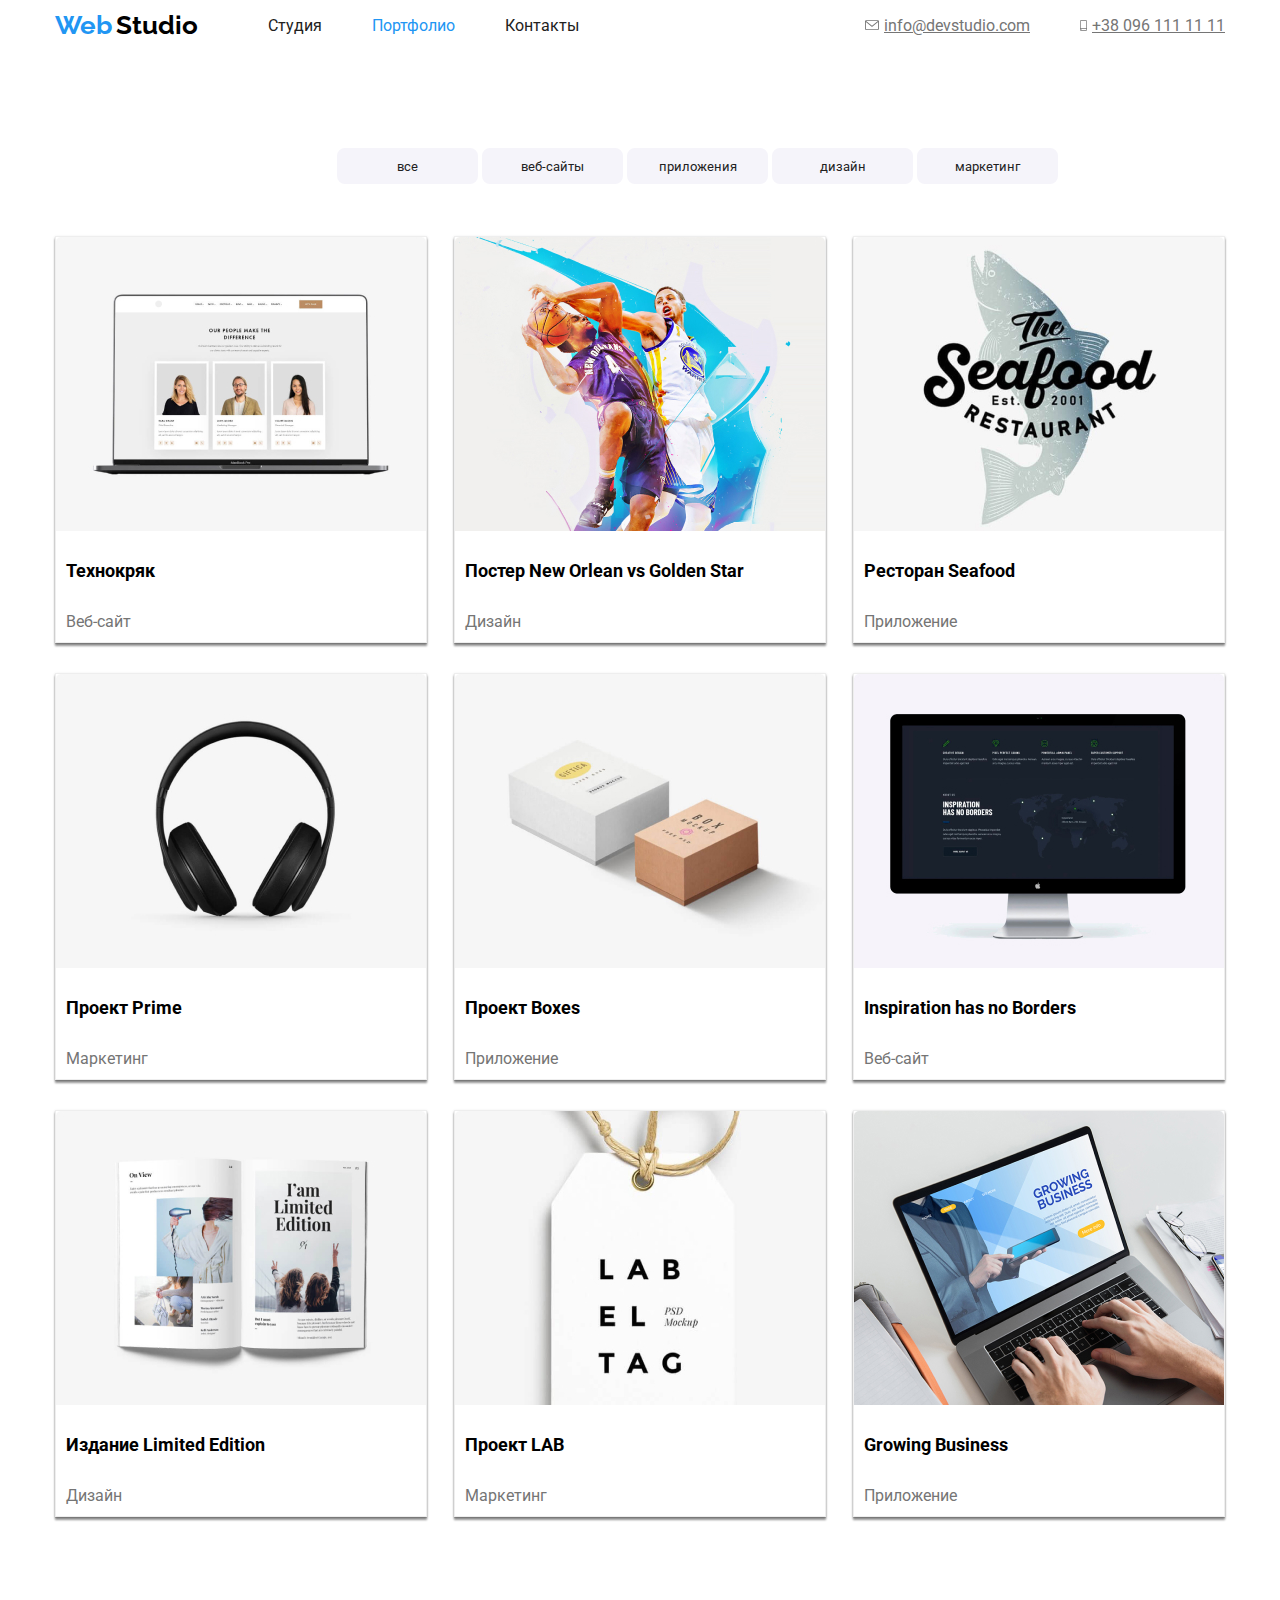
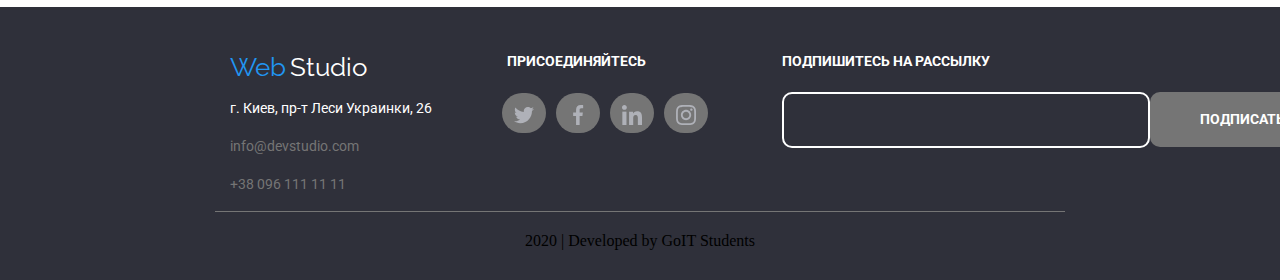
==== portfolio.html @ b3efd9a8 "hw-04 go" ====
<!DOCTYPE html>
<html lang="ru">

<head>
  <meta charset="UTF-8" />
  <meta name="viewport" content="width=device-width, initial-scale=1.0" />
  <title>Portfolio</title>
  <link href="https://fonts.googleapis.com/css2?family=Raleway:wght@700&family=Roboto:wght@400;700&display=swap"
    rel="stylesheet">
  <link rel="stylesheet" href="https://github.com/sindresorhus/modern-normalize/blob/master/modern-normalize.css">
  <link rel="stylesheet" href="./css/styles.css" />
  <link rel="stylesheet" type="text/css" href="style.css">
</head>

<body>
  <!-- header part -->
  <header class="side-header-conteiner ">
    <nav class="site-nav-contener site-nav-content width-conteiner">
      <a href="./index.html" class="link logo-studio-up">
        <span class="web">Web</span> <span class="studio">Studio</span>
      </a>
      <ul class="list site-nav-main ">
        <li class="site-nav-item"><a href="./index.html" class="link">Студия</a></li>
        <li class="site-nav-item"><a href="./portfolio.html" class="link curent">Портфолио</a></li>
        <li class="site-nav-item"><a href="" class="link">Контакты</a></li>
      </ul>
      <!-- contacts -->
      <ul class="site-contacts">
        <li class="link-contacts">
          <a class="link-up-mail" href="mailto:info@devstudio.com">info@devstudio.com</a>
        </li>
        <li>
          <a class="link-up-phone" href="tel:380961111111">+38 096 111 11 11</a>
        </li>
      </ul>
    </nav>
  </header>
  <!-- portfolio-menu  -->
  <main class="portfolio-main">
    <section class="buton-conteiner">
      <h1 class="ghost">Портфолио Меню</h1>
      <ul class="list-button-menu ">
        <li class="link-buton-menu"><button class="button-menu">все</button></li>
        <li class="link-buton-menu"><button class="button-menu">веб-сайты</button></li>
        <li class="link-buton-menu"><button class="button-menu">приложения</button></li>
        <li class="link-buton-menu"><button class="button-menu">дизайн</button></li>
        <li class="link-buton-menu"><button class="button-menu">маркетинг</button></li>
      </ul>
    </section>
    <!-- portfolio-list -->
    <section class="portfolio-conteiner">
      <ul class="portfolio-list width-conteiner">
        <li class="portfolio-item">
          <img class="portfolio-img" src="./img/portfolio-img-1.jpg" alt="Ноутбук" width="370">
          <h3 class="portfolio-title">Технокряк</h3>
          <div class="portfolio-text-conteiner">
            <p class="portfolio-text">
              Технокряк это современная площадка распространения коронавируса. Компании используют эту платформу
              дляцифрового шпионажа и атак на защищённые сервера конкурентов.
            </p>
          </div>
          <p class="portfolio-link">Веб-сайт</p>
        </li>
        <li class="portfolio-item">
          <img src="./img/portfolio-img-2.jpg" alt="постер баскетболисты" width="370">
          <h3 class="portfolio-title">Постер New Orlean vs Golden Star</h3>
          <div class="portfolio-text-conteiner">
            <p class="portfolio-text">
              Постер New Orlean vs Golden Star это современная площадка распространения коронавируса. Компании
              используют эту платформу дляцифрового шпионажа и атак на защищённые сервера конкурентов.
            </p>
          </div>
          <p class="portfolio-link">Дизайн</p>
        </li>
        <li class="portfolio-item">
          <img src="./img/portfolio-img-3.jpg" alt="Эмблема рыбного ресторана" width="370">
          <h3 class="portfolio-title">Ресторан Seafood</h3>
          <div class="portfolio-text-conteiner">
            <p class="portfolio-text">
              Ресторан Seafood велеколепная морская кухня. Наше коронное блюдо - рыба Фугу,исксно приготовленое
              нашим шеф-поваром, после него не выжил ещё не один посититель
            </p>
          </div>
          <p class="portfolio-link">Приложение</p>
        </li>
        <li class="portfolio-item">
          <img src="./img/portfolio-img-4.jpg" alt="Наушники" width="370">
          <h3 class="portfolio-title">Проект Prime</h3>
          <div class="portfolio-text-conteiner">
            <p class="portfolio-text">
              Проект Prime это современная площадка распространения коронавируса. Компании используют эту платформу
              дляцифрового шпионажа и атак на защищённые сервера конкурентов.
            </p>
          </div>
          <p class="portfolio-link">Маркетинг</p>
        </li>
        <li class="portfolio-item">
          <img src="./img/portfolio-img-5.jpg" alt="Коробки" width="370">
          <h3 class="portfolio-title">Проект Boxes</h3>
          <div class="portfolio-text-conteiner">
            <p class="portfolio-text">
              Проект Boxes это современная площадка распространения коронавируса. Компании используют эту платформу
              дляцифрового шпионажа и атак на защищённые сервера конкурентов.
            </p>
          </div>
          <p class="portfolio-link">Приложение</p>
        </li>
        <li class="portfolio-item">
          <img src="./img/portfolio-img-6.jpg" alt="Монитор" width="370">
          <h3 class="portfolio-title">Inspiration has no Borders</h3>
          <div class="portfolio-text-conteiner">
            <p class="portfolio-text">
              Inspiration has no Borders это современная площадка распространения коронавируса. Компании используют эту
              платформу дляцифрового шпионажа и атак на защищённые сервера конкурентов.
            </p>
          </div>
          <p class="portfolio-link">Веб-сайт</p>
        </li>
        <li class="portfolio-item">
          <img src="./img/portfolio-img-7.jpg" alt="Журнал" width="370">
          <h3 class="portfolio-title">Издание Limited Edition</h3>
          <div class="portfolio-text-conteiner">
            <p class="portfolio-text">
              Издание Limited Edition это современная площадка распространения коронавируса. Компании
              используют эту платформу дляцифрового шпионажа и атак на защищённые сервера конкурентов.
            </p>
          </div>
          <p class="portfolio-link">Дизайн</p>
        </li>
        <li class="portfolio-item">
          <img src="./img/portfolio-img-8.jpg" alt="Бирка" width="370">
          <h3 class="portfolio-title">Проект LAB</h3>
          <div class="portfolio-text-conteiner">
            <p class="portfolio-text">
              Проект LAB это современная площадка распространения коронавируса. Компании используют эту платформу
              дляцифрового шпионажа и атак на защищённые сервера конкурентов.
            </p>
          </div>
          <p class="portfolio-link">Маркетинг</p>
        </li>
        <li class="portfolio-item">
          <img src="./img/portfolio-img-9.jpg" alt="Десктоп" width="370">
          <h3 class="portfolio-title">Growing Business</h3>
          <div class="portfolio-text-conteiner">
            <p class="portfolio-text">
              Growing Business это современная площадка распространения коронавируса. Компании используют эту платформу
              дляцифрового шпионажа и атак на защищённые сервера конкурентов.
            </p>
          </div>
          <p class="portfolio-link">Приложение</p>
        </li>
      </ul>
    </section>

    <!--Альтернаивное меню <ul class="menu">
        <li>Веб-сайт
          <ul class="submenu">
            <li>
              <p>
                Технокряк это современная площадка распространения коронавируса. Компании используют эту платформу
                дляцифрового шпионажа и атак на защищённые сервера конкурентов.
              </p>
              <img src="./img/portfolio-img-1.jpg" alt="Ноутбук" width="370">
              <h3>Технокряк</h3>
              <a href="">Веб-сайт</a>
            </li>
            <li>
              <p>
                Inspiration has no Borders это современная площадка распространения коронавируса. Компании используют
                эту платформу дляцифрового шпионажа и атак на защищённые сервера конкурентов.
              </p>
              <img src="./img/portfolio-img-6.jpg" alt="монитор" width="370">
              <h3>Inspiration has no Borders</h3>
              <a href="">Веб-сайт</a>
            </li>
          </ul>
        </li>
        <li>Приложение
          <ul class="submenu">
            <li>
              <p>
                Ресторан Seafood велеколепная морская кухня. Наше коронное блюдо - рыба Фугу,исксно приготовленое
                нашим шеф-поваром, после него не выжил ещё не один посититель.
              </p>
              <img src="./img/portfolio-img-3.jpg" alt="Эмблема рыбного ресторана" width="370">
              <h3>Ресторан Seafood</h3>
              <a href="">Приложение</a>
            </li>
            <li>
              <p>
                Проект Boxes это современная площадка распространения коронавируса. Компании используют эту платформу
                дляцифрового шпионажа и атак на защищённые сервера конкурентов.
              </p>
              <img src="./img/portfolio-img-5.jpg" alt="Коробки" width="370">
              <h3>Проект Boxes</h3>
              <a href="">Приложение</a>
            </li>
            <li>
              <p>
                Growing Business это современная площадка распространения коронавируса. Компании используют эту
                платформу
                дляцифрового шпионажа и атак на защищённые сервера конкурентов.
              </p>
              <img src="./img/portfolio-img-9.jpg" alt="Десктоп" width="370">
              <h3>Growing Business</h3>
              <a href="">Приложение</a>
            </li>
          </ul>
        </li>
        <li>Дизайн
          <ul class="submenu">
            <li>
              <p>
                Постер New Orlean vs Golden Star это современная площадка распространения коронавируса. Компании
                используют эту платформу дляцифрового шпионажа и атак на защищённые сервера конкурентов.
              </p>
              <img src="./img/portfolio-img-2.jpg" alt="постер баскетболисты" width="370">
              <h3>Постер New Orlean vs Golden Star</h3>
              <p>Дизайн</p>
            </li>
            <li>
              <p>
                Издание Limited Edition это современная площадка распространения коронавируса. Компании
                используют эту платформу дляцифрового шпионажа и атак на защищённые сервера конкурентов.
              </p>
              <img src="./img/portfolio-img-7.jpg" alt="Журнал" width="370">
              <h3>Издание Limited Edition</h3>
              <a href="">Дизайн</a>
            </li>
          </ul>
        </li>
        <li>Маркетинг
          <ul class="submenu">
            <li>
              <p>
                Проект Prime это современная площадка распространения коронавируса. Компании используют эту платформу
                дляцифрового шпионажа и атак на защищённые сервера конкурентов.
              </p>
              <img src="./img/portfolio-img-4.jpg" alt="Наушники" width="370">
              <h3>Проект Prime</h3>
              <a href="">Маркетинг</a>
            </li>
            <li>
              <p>
                Проект LAB это современная площадка распространения коронавируса. Компании используют эту платформу
                дляцифрового шпионажа и атак на защищённые сервера конкурентов.
              </p>
              <img src="./img/portfolio-img-8.jpg" alt="Бирка" width="370">
              <h3>Проект LAB</h3>
              <a href="">Маркетинг</a>
            </li>
          </ul>
        </li>
      </ul> -->

  </main>
  <!-- footer part -->
  <footer>
    <div class="side-footer-conteiner width-conteiner">
      <div class="addres-conteiner">
        <a href="./index.html" class="link">
          <span class="web-down">Web</span> <span class="studio-down">Studio</span>
        </a>
        <address class="address">
          <p>г. Киев, пр-т Леси Украинки, 26</p>
          <p class="link-down">info@devstudio.com</p>
          <p class="link-down">+38 096 111 11 11</p>
        </address>
      </div>
      <div class="wellcome-to wellcome-to-conteiner">
        <b class="come-to-us">Присоединяйтесь</b>
        <ul class="list-social-network">
          <li class="social-network-item"><a href=""> <img src="./img/twitter.svg" alt="twitter"> </a></li>
          <li class="social-network-item"><a href=""> <img src="./img/facebook.svg" alt="facebook"> </a></li>
          <li class="social-network-item"><a href=""> <img src="./img/LinkedIn.svg" alt="LinkedIn"> </a></li>
          <li class="social-network-item"><a href=""> <img src="./img/instagram.svg" alt="instagram"> </a></li>
        </ul>
      </div>
      <div class="subscribe-to subscribe-to-conteiner">
        <p class="subscribe-text">Подпишитесь на рассылку</p>
        <div class="sub-zone-conteiner">
          <input class="sub-zone" type="email" name="feedback" id="@" />
          <a class="footer-button">Подписаться</a>
        </div>
      </div>
    </div>
    <p class="disigner-info">2020 | Developed by GoIT Students</p>
  </footer>
</body>

</html>
---- css/styles.css ----
/* цвет текста основной #212121; */
/* цвет текста вторичный #757575; */
/* белый #ffffff; */
/* акцент #2196F3 */
/* фон(без акцента) #F5F4FA */

/* img overlay */


:root{
 --primary-text-color:#757575;
 --title-text-color:#212121;
 --accent-text-color: #2196F3;
 --primary-white-color:#ffffff;
}

 /* html{
    box-sizing: border-box;

}
*,
*::before,
*::after {
  box-sizing: inherit;
}   */

body{ 
    background-color: #ffffff;
    margin: 0px;
    
}
header { 
    font-family: 'Roboto', sans-serif;
    background-color: #ffffff;
}
 /*доп класс для ширины контента  */
.width-conteiner{
    margin-left: auto;
    margin-right: auto;
    width: 1170px;
    padding-left: 15px;
    padding-right: 15px;
    
}


/* logo */
.web {
    color: #2196F3;
    font-family: 'Raleway', sans-serif;
    font-style: 400;
    font-weight: 700;
    font-size: 26px;
    line-height: 1.2;  

    

} 


.studio {
    font-family: 'Raleway', sans-serif;
    font-style: normal;
    font-weight: bold;
    font-size: 26px;
    line-height: 1.2;
    color: #000000;
}
.studio:hover{
    color:#2196F3 ;
}
.link-up-mail,.link-up-phone {
    display: inline-flex;
    align-items:center;
    color: #757575;
    
} 
.link-up-mail:hover,.link-up-phone:hover,
.link-up-mail:focus,.link-up-phone:focus{
    color: #2196F3;
}
 .link {
    color: var(--title-text-color);
    text-decoration: none;
}


.link:hover,
.link:focus{
    color: #2196F3;
}
.list .curent{
    color: var(--accent-text-color);
}

    
    
/* menu  */
main {
    background-color: #ffffff;
    font-family: 'Roboto',sans-serif;  
}

   
.baner-text{
    font-size: 50px;
    line-height: 1.4;
    text-align: center;
    position: absolute;
    width: 690px;
    height: 120px;
    margin-left: 450px;
    margin-top: 200px;
    margin-bottom: 0px;
    padding-left: 20px;
    padding-right: 20px;
    color: var(--primary-white-color);
}

.baner-button{ 


    font-family: Roboto;
    font-style: normal;
    font-weight: bold;
    font-size: 16px;
    line-height: 2;

    display: flex;
    position: absolute;
    justify-content: center;
    width: 140px;
    height: 30px;
    left: 0px;
    top: 0px;
    margin-left: 730px;
    margin-top:440px ;
    margin-bottom: 0px;
    padding-top: 10px;
    padding-bottom: 10px;
    padding-left: 32px;
    padding-right: 32px;
    border: 2px solid #ffffff; 
    color: var(--primary-white-color);
    background-color: var(--primary-text-color);
    border-radius: 10px;

   

    /* color: var(--primary-white-color);
    background-color: var(--accent-text-color);
    position: absolute;
    font-family: inherit;
    width: 200px;
    height: 50px;
    left: 700px;
    top: 530px;
    border: 2px solid #ffffff; 
    padding-top: 10px;
    padding-bottom: 10px;
    padding-left: 32px;
    padding-right: 32px;
    font-size: 16px;
    line-height: 1.4;
    font-family: Roboto; */
}
.baner-button:hover,
.baner-button:focus{
    background-color:var(--accent-text-color);
}
/* quality part */
/* .quality{
   height: 270px;
} */
.quality-text{
    font-family: 'Roboto';
    font-size: 14px;
    line-height: 1.2;
    text-transform: uppercase;
    color: var(--title-text-color);
    margin-top: 30px;
    margin-bottom: 0px;
}
.quality-discription{
    height: 75px;
    width: 240px;
    font-family: Roboto;
    font-size: 14px;
    line-height: 1.71;
    color: #757575;
    margin-top: 10px;
    margin-bottom: 0px;
    
}

 

/* what are we do */
/* li out dot */
ul{
    list-style: none;
}
/* h1 in portfolio */
.ghost{
    display: none
}

/* what are we do product */

/* h2 neme of section */
.section-title,
.section-title-conteiner {
    color: var(--title-text-color);
    font-family: Roboto;
    font-size: 36px;
    line-height: 1.17;
    
    text-align: center;
    margin-bottom: 0px;
    margin-top: 0;

}


/* .product-title .product-text:hover,
.product-title .product-text:focus{
    
} */
.product-text{
    background-color: #2F303A;
    color: var(--primary-white-color);
    width:370px;
    height: 70px;
    font-size: 14px;
    line-height: 1.14;
    text-transform: uppercase;
    text-align: center;
    margin-top: 0px;
    margin-bottom: 0px;
    padding-top: 25px;
    padding-bottom: auto;
    
}
/* our team */
.team{
    background-color: #F5F4FA;
    padding-top: 95px;
    padding-bottom: 95px;
    /* width: 1600;  
    margin-left: auto;
    margin-right: auto;
    padding-left: 15px;
    padding-right: 15px; */

}
.title-styile{
    color: var(--title-text-color);
    margin-top: 30px;
    margin-bottom: 0px;
    
    text-align: center;

}
h4 {
    color: var(--primary-text-color);
    margin-top: 10px;
    margin-bottom: 0px;

    text-align: center;
}
.link-social-network-team{
    background-color:#ffffff;
   
    width: 44px;
    height: 40px;
    
    border-radius: 20px; 
    margin-left: 10px;
    margin-top: 5px;

    /* border: 2px solid aqua; */
}
.link-social-network-team:hover,
.link-social-network-team:focus{
    background-color:var(--accent-text-color);

}
/* .sosial-net{
    color: var(--primary-text-color);
}
.sosial-net:hover,
.sosial-net:focus{
color:var(--accent-text-color) 
} */

/* footer */
footer{
    background-color: #2F303A;
    /* width: 1170px; */
    /* height: 250px; */

    padding-left:215px;
    padding-top: 45px;
    padding-right: 215px;
    padding-bottom: 30px;
}


.web-down{
    font-family: Raleway;
    font-size: 26px;
    line-height: 1.2;
    color: #2196F3;
}
.studio-down{
    font-family: Raleway;
    font-size: 26px;
    line-height: 1.2;
    color: #FFFFFF;
}

.address{
    font-family: Roboto;
    font-style: normal;
    font-weight: normal;
    font-size: 14px;
    line-height: 1.7;
    color: #FFFFFF;

    
}
.link-down{
    color: #757575;
}
.come-to-us{
    font-family: Roboto;
    font-style: normal;
    font-weight: bold;
    font-size: 14px;
    line-height:1.42 ;
    text-transform: uppercase;
    color: #FFFFFF;

}
.subscribe-to{
    font-family: Roboto;
    font-style: normal;
    font-weight: bold;
    font-size: 14px;
    line-height:1.42 ;
    text-transform: uppercase;
    color: #FFFFFF;
}
.subscribe-text{
    margin-top: 0px;
    margin-bottom: 20px;
}
.sub-zone{
    width: 360px;
    height: 50px;
    border: 2px solid #FFFFFF;
    background-color:  #2F303A;
    border-radius: 10px; 
}
.footer-button{ 
    display: inline-flex;
    align-items:center;

    color: var(--primary-white-color);
    background-color: var(--primary-text-color);
    font-family: inherit;
    padding-left: 50px;
    width: 200px;
    height: 55px;
    border-radius: 10px; 
    /* padding-left: 30px; */
    margin: 0px;    
}
.footer-button:hover,
.footer-button:focus{
     background-color: var(--accent-text-color);
}

.footer-button::after{
    content:"";
    
    width:24px;
    height:24px;
    margin-left:20px;
    background-image:url(../img/footer-airplain.svg);
    background-size: contain;
    
}

/* PORTFLIO PAGE */
/* main */

/* цвет фона заставки 2196F3 */
.button-menu{ 
    color: var(--title-text-color);
    background-color:#F5F4FA;
    font-family: inherit;
    width: 145px;
    height: 40px;
    border-radius: 10px; 
    margin-left: 0px;
    border: 2px solid #FFFFFF
}
.button-menu:hover,
.button-menu:focus{
    background-color: var(--accent-text-color);

}
.portfolio-title{
    font-family: Roboto;
    font-style: normal;
    font-weight: bold;
    font-size: 18px;
    line-height: 2.0;

    padding-left: 10px;
}
.portfolio-text{
    font-family: Roboto;
    font-size: 18px;
    line-height: 1.56;
    text-indent: 20px;

    color: #ffffff00;
    background: rgba(33, 149, 243, 0);
    width: 310px;
    height: 264px;
    left: 215px;
    top: 262px;
    padding-right: 30px;
    padding-left: 30px;
    padding-top: 30px;

}
.portfolio-link{
    font-family: Roboto;
    font-size: 16px;
    line-height: 1.87;
    color: #757575;

    padding-left: 10px;
}

/* РАСПОЛОЖЕНИЕ НА СТРАНИЦЕ */
/* heder */
/* .side-header-conteiner{
    width:1170px;
    padding-left: 215px;
    padding-right:215px; 
    
}*/

.site-nav-content,  
.site-nav-main, 
.site-contacts {
    display: flex;
    
} 
.site-nav-item:not(:last-child){
    margin-right: 50px;
}

.link-contacts{
    margin-right: 50px;
}

.site-nav-item
.site-contacts{
    line-height: 80px;
     
}

.site-nav-content {
    align-items: center;
}

.site-nav-main {
    margin-left: 70px;
    padding-left: 0;
    
}

.site-contacts{
    margin-left: auto;
    padding-left: 0px;
    
}

/* mein */
/* baner */
/* quality part */
.quality{ 
    padding-top: 95px;
    padding-bottom: 95px;
    border-bottom: 1px solid var(--primary-text-color);
}
.quality-conteiner{
    margin-bottom: 0px;
    margin-top: 0;
    padding-left: 0;

    display: flex;
    justify-content: space-between;
}
.baner-button

.quality-link{
    
    /* background-color:#F5F4FA; */
    width: 270px;
    margin-left: 10px;
    /* border: 2px solid var(--primary-white-color); */

}
.quality-link::before{
    display: block;
    content: "";
    height: 120px;
    outline: 1px solid aqua;
    
    background-size: 70px;
    background-repeat: no-repeat;
    background-position: center;
    background-color:#F5F4FA ;

}

.img-antena::before{
    background-image: url(../img/antenna1.svg);
}
.img-clock::before{
    background-image: url(../img/clock1.svg);
}
.img-diagram::before{
    background-image: url(../img/diagram1.svg);
}
.img-astronaut::before{
    background-image: url(../img/astronaut1.svg);
}
.quality-link:hover,
.quality-link:focus{
    background-color:#F5F4FA;
    border-color:var(--primary-text-color);
}

/* .quality-img{
    margin-top: 25px;
    margin-left: 100px;
    margin-bottom: 25px;
}  */

/* product part */
/* .product-part-conteiner{
     height: 580px; 
     border-bottom: 95px; 
} */
.product-part-conteiner{
  padding-top: 95px;
  padding-bottom: 75px;   
}

.section-title-team{
    text-align: center;
    margin-bottom: 0px;
    margin-top: 0;
    
    color: var(--title-text-color);
    font-family: Roboto;
    font-size: 36px;
    line-height: 1.17;
}
.product-part-list{
    display: flex;
    
    margin-top: 50px;
    margin-bottom: 0px;
    padding-left: 0;
    
    justify-content: space-between;
}

/* team-part */

.list-social-network-team{
    display: flex;
    justify-content: center;
}

.team-list{
    margin-top: 50px;
    margin-bottom: 0;
    padding-left: 0px;
    display: flex;
    justify-content: space-between;
}

.team-link{
    width: 270px; 
    height: 420px;
    background-color: #ffffff; 
    box-shadow: 2px 2px 4px 2px rgba(0, 0, 0, 0.3);    
}
.list-social-network-team{
    padding-left: 20px; 
    margin-top: 0px;
    
}

/* customers */
.list-customers{
    display: flex;
    margin-top: 0px;
    margin-bottom: 0px;
    padding-left: 0px;
    
}   
.link-customers{
    
    background-color:#F5F4FA;
    width: 170px;
    height: 90px;
    border-radius: 4px; 
    border: 2px solid var(--primary-text-color);
    margin-top: 50px;
    
    display:flex;
    align-items: center;
    justify-content: center;
}
.link-customers:not(:last-child){
    margin-right: 30px;
}

.customers-conteiner{
    padding-top: 95px;
    padding-bottom: 95px;  
}

.customers-img{
    margin-left: auto;
    margin-right: auto;
    margin-top: auto;
    margin-bottom: auto; 
}
.link-customers:hover,
.link-customers:focus{
    border-color:var(--accent-text-color);
}

/* footer */ 

.side-footer-conteiner,
.list-social-network,
.sub-zone-conteiner{
    display: flex;
    justify-content: space-between;
}
.addres-conteiner{
    margin-top: 0;
    margin-bottom: 0;
}
.wellcome-to-conteiner{
    margin-left: auto;
    
}
.list-social-network{
    padding-left: 0px;
    margin-left: -15px;
}
.social-network-item{
    background-color:var(--primary-text-color);
   
    width: 44px;
    height: 40px;
    
    border-radius: 20px; 
    margin-left: 10px;
    margin-top: 5px;
}
.social-network-item:hover,
.social-network-item:focus{
    background-color: var(--accent-text-color);

}

.subscribe-to-conteiner{
    margin-left: auto;
    
}  
.side-footer-conteiner{
    align-items: top;
    
}
.sub-zone-conteiner{
    align-items: center;
}
.disigner-info{
    text-align: center; 
    margin-top: 0;
    margin-bottom: 0;
    padding-top: 20px;

    border-top: 1px solid var(--primary-text-color);
} 

/* PORTFOLIO */
.portfolio-main {
    padding-top: 95px; 

}
.buton-conteiner{ 
    margin-left: auto;
    margin-right: auto;
    width: 610px;
    padding-left: 280px;
    padding-right: 280px; 
    
} 
.list-button-menu{
    display: flex;
    
    margin-right: 0px;
    margin-left: 0;
    margin-bottom: 0px;
    margin-top: 0;
    padding-left: 0;
    padding-right: 0;
    justify-content:space-between;
    
}
/* .link-buton-menu{
    box-shadow: 1px 1px 1px 1px rgba(0, 0, 0, 0.3);
} */

/* Porfolio-zone */

.portfolio-conteiner{

    padding-top: 50px;
    padding-bottom: 60px;
}
    
.portfolio-list{
    display: flex;
    flex-wrap: wrap;
    margin-top: 0px;
    margin-bottom: 0px;
    padding: 0px;
    
    justify-content: space-between
}

.portfolio-item{
    width: 370px;
    height: 405px;
    
    margin-bottom: 30px;
    background-color: var(--primary-white-color);
    border: 1px solid #EEEEEE;

    box-shadow: 0px 3px 2px 0px rgba(0, 0, 0, 0.4),
    0px 1px 1px 0px rgba(0, 0, 0, 0.14), 0px 1px 3px 0px rgba(0, 0, 0, 0.12);
}

.portfolio-item:nth-child(3n){
    margin-right: 0px;
}

/* .portfolio-item:last-child{
    margin-bottom: 90px;
} */
.portfolio-text:nth-child(3n){
    margin-right: 0px;
}    
.portfolio-text-conteiner{

    display: flex;
    flex-wrap: wrap;
    position: absolute;
    margin-top: -388px;
   
}
.product-title{
    text-decoration: none;
}
.portfolio-text:hover,
.portfolio-text:focus{
    color: var(--primary-white-color);
    background: rgb(33, 150, 243, 0.5);
}

/* установка иконок и background-img */

.baner{ 
    height:600px; 
    max-width: 1600px;
    margin-right: auto;
    margin-left: auto; 
    background-image: linear-gradient(rgba(47, 48, 58, 0.8), rgba(47, 48, 49, 0.8)),
    url(../img/bg-img.jpg);
    /* background-image: linear-gradient(rgba(54, 54, 51, 0.9),
     rgba(33, 150, 243, 0.7)), */
    align-content: center;
    justify-content: center;
}
.link-up-mail::before{
    content:"";
    width:14px;
    height:11px;
    margin-right: 5px;
    background-image: url(../img/top-line-bg.svg);
    background-size: contain;
}
.link-up-phone::before{
    content:"";
    width:7px;
    height:11px;
    margin-right: 5px;
    background-image: url(../img/smartphone.svg);
    background-size: contain;
}
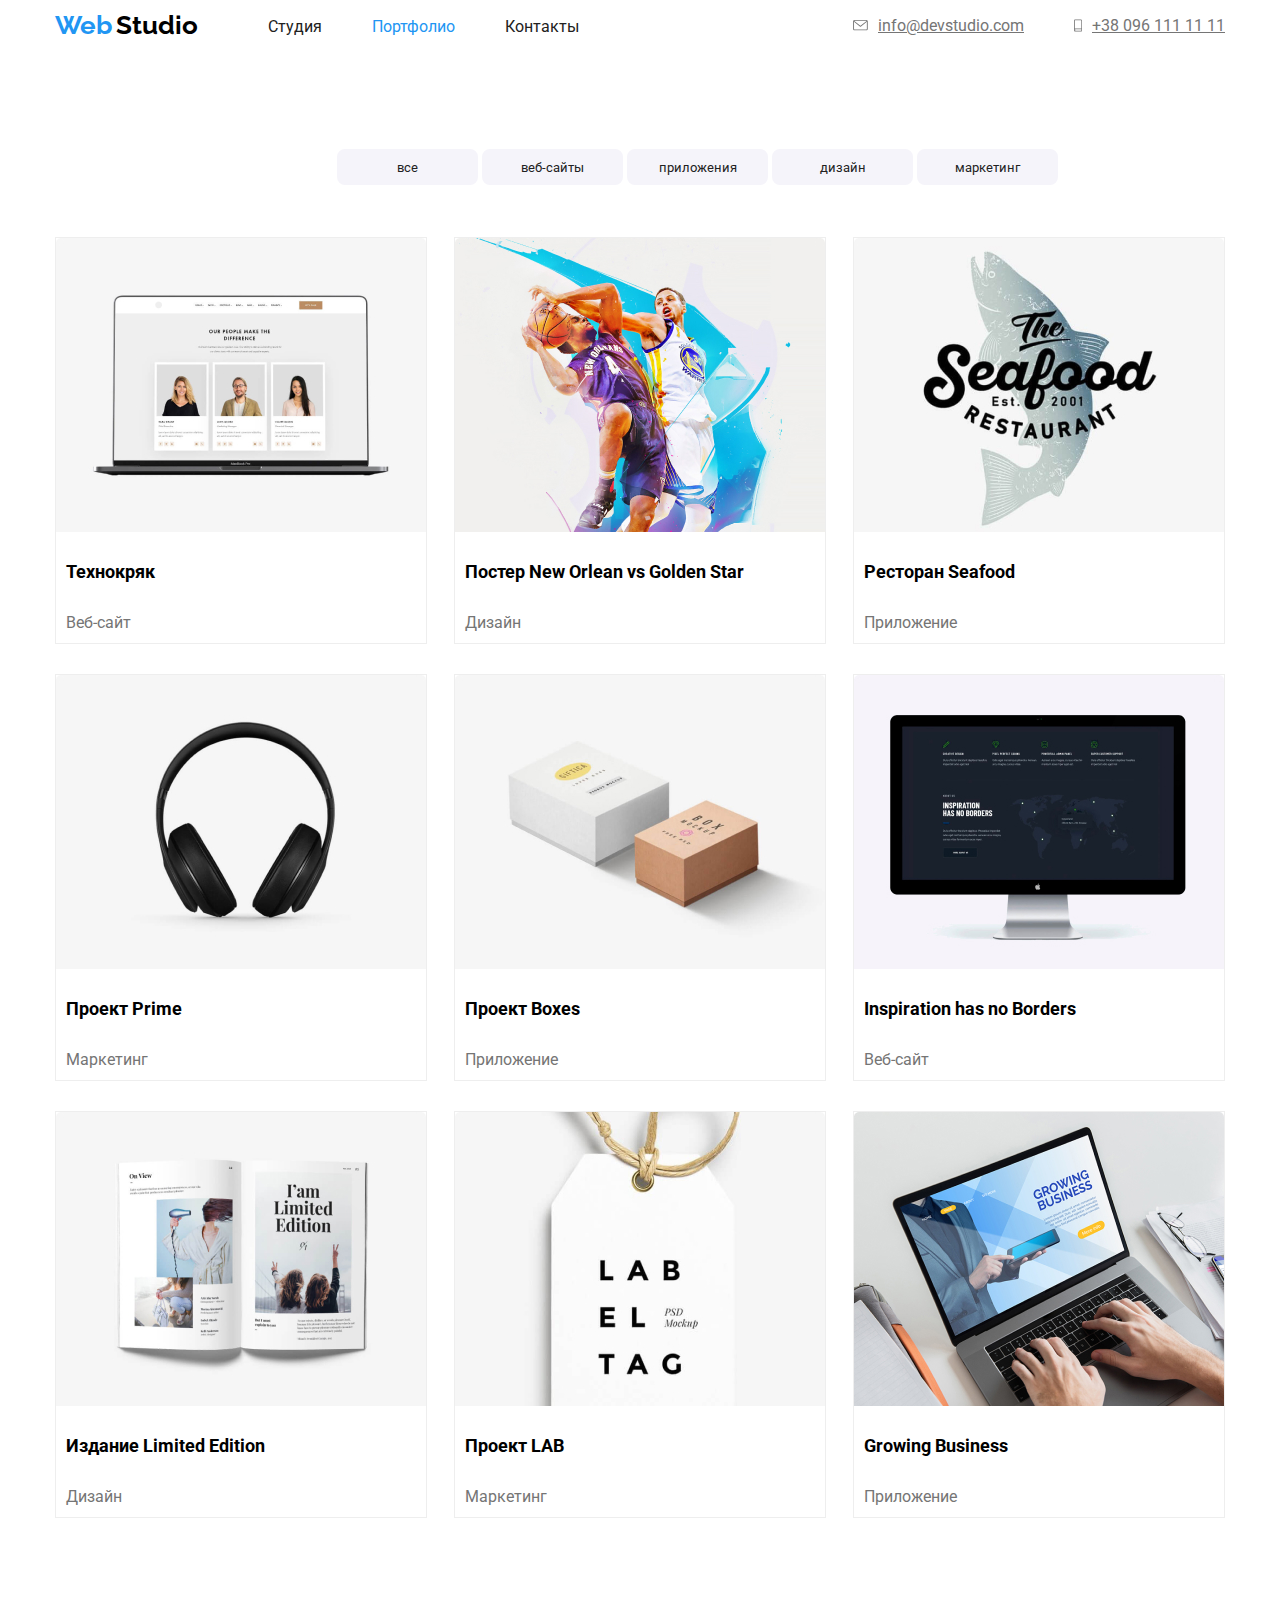
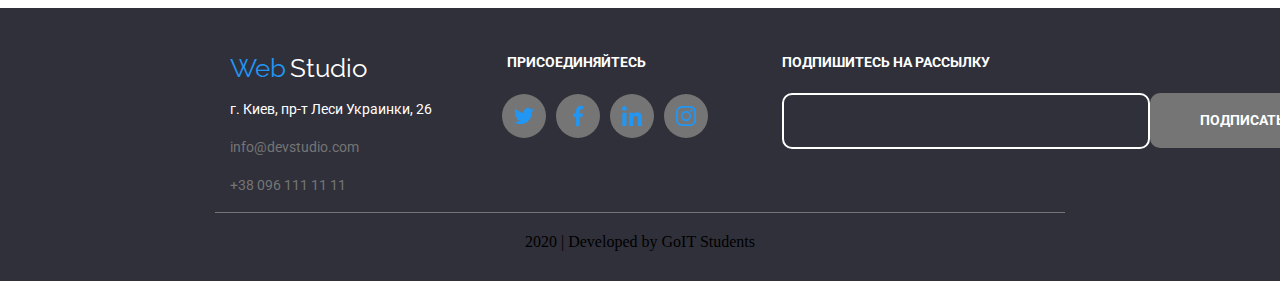
==== commit 1fdd9679: "Изменения в декоративных элементах" ====
--- a/portfolio.html
+++ b/portfolio.html
@@ -27,10 +27,18 @@
       <!-- contacts -->
       <ul class="site-contacts">
         <li class="link-contacts">
-          <a class="link-up-mail" href="mailto:info@devstudio.com">info@devstudio.com</a>
+          <a class="link-up-mail" href="mailto:info@devstudio.com">
+            <svg class="icon-up-leter">
+              <use href="./img/symbol-defs.svg#icon-leter-1">leter</use>
+            </svg>info@devstudio.com
+          </a>
         </li>
         <li>
-          <a class="link-up-phone" href="tel:380961111111">+38 096 111 11 11</a>
+          <a class="link-up-phone" href="tel:380961111111">
+            <svg class="icon-up-smartphon">
+              <use href="./img/symbol-defs.svg#icon-smartphone-1"></use>
+            </svg>
+            +38 096 111 11 11</a>
         </li>
       </ul>
     </nav>
@@ -270,10 +278,34 @@
       <div class="wellcome-to wellcome-to-conteiner">
         <b class="come-to-us">Присоединяйтесь</b>
         <ul class="list-social-network">
-          <li class="social-network-item"><a href=""> <img src="./img/twitter.svg" alt="twitter"> </a></li>
-          <li class="social-network-item"><a href=""> <img src="./img/facebook.svg" alt="facebook"> </a></li>
-          <li class="social-network-item"><a href=""> <img src="./img/LinkedIn.svg" alt="LinkedIn"> </a></li>
-          <li class="social-network-item"><a href=""> <img src="./img/instagram.svg" alt="instagram"> </a></li>
+          <li class="social-network-item">
+            <a href="" alt="twitter">
+              <svg class="icon-social-network">
+                <use href="./img/symbol-defs.svg#icon-twitter">twitter</use>
+              </svg>
+            </a>
+          </li>
+          <li class="social-network-item">
+            <a href="" alt="facebook">
+              <svg class="icon-social-network">
+                <use href="./img/symbol-defs.svg#icon-facebook">facebook</use>
+              </svg>
+            </a>
+          </li>
+          <li class="social-network-item">
+            <a href="" alt="LinkedIn">
+              <svg class="icon-social-network">
+                <use href="./img/symbol-defs.svg#icon-LinkedIn">LinkedIn</use>
+              </svg>
+            </a>
+          </li>
+          <li class="social-network-item">
+            <a href="" alt="instagram">
+              <svg class="icon-social-network">
+                <use href="./img/symbol-defs.svg#icon-instagram">instagram</use>
+              </svg>
+            </a>
+          </li>
         </ul>
       </div>
       <div class="subscribe-to subscribe-to-conteiner">
--- a/css/styles.css
+++ b/css/styles.css
@@ -273,9 +273,9 @@
     background-color:#ffffff;
    
     width: 44px;
-    height: 40px;
-    
-    border-radius: 20px; 
+    height: 44px;
+    
+    border-radius: 50%; 
     margin-left: 10px;
     margin-top: 5px;
 
@@ -607,8 +607,8 @@
     box-shadow: 2px 2px 4px 2px rgba(0, 0, 0, 0.3);    
 }
 .list-social-network-team{
-    padding-left: 20px; 
-    margin-top: 0px;
+    padding-left: 0px; 
+    margin: 0px;
     
 }
 
@@ -677,9 +677,9 @@
     background-color:var(--primary-text-color);
    
     width: 44px;
-    height: 40px;
-    
-    border-radius: 20px; 
+    height: 44px;
+    
+    border-radius: 50%; 
     margin-left: 10px;
     margin-top: 5px;
 }
@@ -763,7 +763,8 @@
     margin-bottom: 30px;
     background-color: var(--primary-white-color);
     border: 1px solid #EEEEEE;
-
+}
+.portfolio-item:hover {
     box-shadow: 0px 3px 2px 0px rgba(0, 0, 0, 0.4),
     0px 1px 1px 0px rgba(0, 0, 0, 0.14), 0px 1px 3px 0px rgba(0, 0, 0, 0.12);
 }
@@ -809,14 +810,21 @@
     align-content: center;
     justify-content: center;
 }
-.link-up-mail::before{
+/* .leter{
+    width: 14px;
+    height: 11px;
+
+} */
+
+/* ВНИМАНИЕ! */
+ /* .link-up-mail::before{
     content:"";
     width:14px;
     height:11px;
     margin-right: 5px;
     background-image: url(../img/top-line-bg.svg);
     background-size: contain;
-}
+}  
 .link-up-phone::before{
     content:"";
     width:7px;
@@ -824,4 +832,55 @@
     margin-right: 5px;
     background-image: url(../img/smartphone.svg);
     background-size: contain;
-}
+}*/
+/* Работа со спрайтом (обязательная установка live server) */
+.icon-up-leter{
+    width:15px;
+    height:11px;
+    margin-right: 10px;
+    fill:#757575;
+    
+}
+.icon-up-leter:hover{
+    fill: var(--accent-text-color)
+}
+.icon-up-smartphon{
+    width:8px;
+    height:13px;
+    margin-right: 10px;
+    fill:#757575;   
+}
+.icon-up-smartphon:hover{
+    fill: var(--accent-text-color)
+}
+/* footer */
+/* .social-network-item{
+ fill:var(--accent-text-color);
+} */
+/* .icon-twitter,
+.icon-facebook,
+.icon-LinkedIn,
+.icon-instagram*/
+
+.icon-social-network{ 
+    
+    width:44px;
+    height:44px;
+    align-items: center;
+    justify-content: center;
+    fill:var(--accent-text-color);
+}
+.icon-social-network:hover{
+    fill: var(--primary-white-color)
+}
+/*our team*/
+.team-icon{
+    width:44px;
+    height:44px;
+    align-items: center;
+    justify-content: center;
+    fill:var(--primary-text-color);
+}
+.team-icon:hover{
+    fill: var(--primary-white-color)
+}